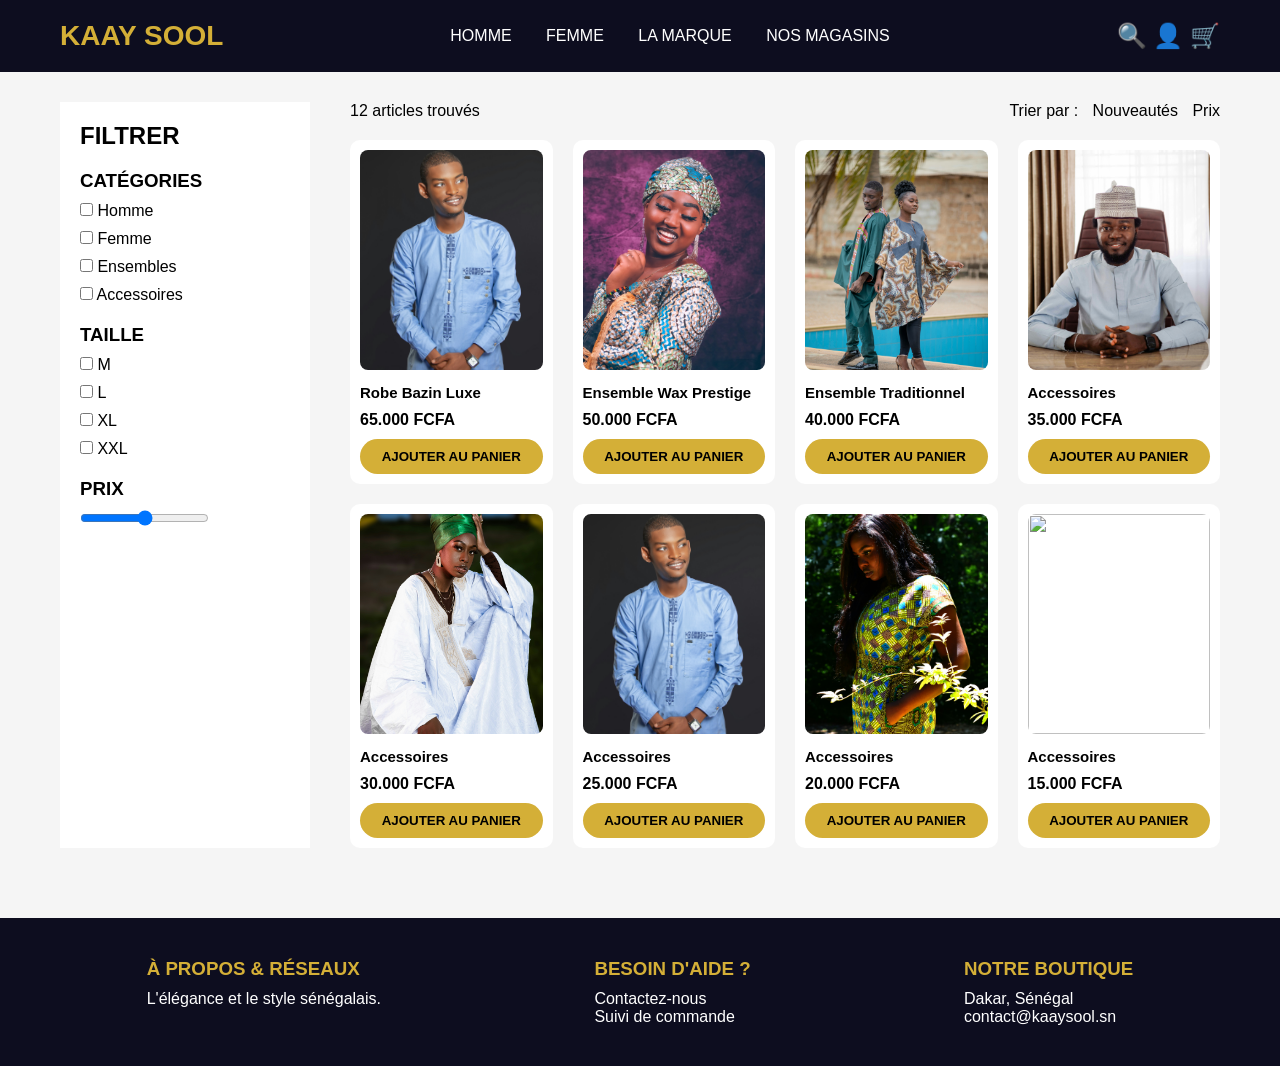
==== index.html @ 45b44849 "code ismaila" ====
<!DOCTYPE html>
<html lang="fr">
<head>
    <meta charset="UTF-8">
    <meta name="viewport" content="width=device-width, initial-scale=1.0">
    <title>KAAY SOOL</title>
    <link rel="stylesheet" href="index.css">
</head>
<body>
    <!-- HEADER -->
    <header>
        <div class="logo">KAAY SOOL</div>

        <nav>
            <a href="#">HOMME</a>
            <a href="#">FEMME</a>
            <a href="#">LA MARQUE</a>
            <a href="#">NOS MAGASINS</a>
        </nav>

        <div class="icons">
            🔍 👤 🛒
        </div>
    </header>

    <!-- CONTENU -->
    <main class="catalogue">

        <!-- FILTRE -->
        <aside class="sidebar">
            <h2>FILTRER</h2>

            <h3>CATÉGORIES</h3>

            <label><input type="checkbox"> Homme</label>
            <label><input type="checkbox"> Femme</label>
            <label><input type="checkbox"> Ensembles</label>
            <label><input type="checkbox"> Accessoires</label>

            <h3>TAILLE</h3>

            <label><input type="checkbox"> M</label>
            <label><input type="checkbox"> L</label>
            <label><input type="checkbox"> XL</label>
            <label><input type="checkbox"> XXL</label>

            <h3>PRIX</h3>

            <input type="range" min="0" max="100000">
        </aside>

        <!-- PRODUITS -->
        <section class="products">

            <div class="top-bar">
                <p>12 articles trouvés</p>

                <div class="sort">
                    Trier par :
                    <a href="#">Nouveautés</a>
                    <a href="#">Prix</a>
                </div>
            </div>

            <div class="grid">

                <div class="card">
                    <img src="images/IMG 1 ENSEMBLE TRADITIONEL - Copie.jpg" alt="">
                    <h4>Robe Bazin Luxe</h4>
                    <p class="price">65.000 FCFA</p>
                    <button>AJOUTER AU PANIER</button>
                </div>

                <div class="card">
                    <img src="images/IMG 2 TENU AFRICAINE FEMME.jpg" alt="">
                    <h4>Ensemble Wax Prestige</h4>
                    <p class="price">50.000 FCFA</p>
                    <button>AJOUTER AU PANIER</button>
                </div>

                <div class="card">
                    <img src="images/IMG 3 ENSEMBLE TENU AFRICAINE.jpg" alt="">
                    <h4>Ensemble Traditionnel</h4>
                    <p class="price">40.000 FCFA</p>
                    <button>AJOUTER AU PANIER</button>
                </div>

                <div class="card">
                    <img src="images/IMG 4 TENU AFRICAINE HOMME.jpg" alt="">
                    <h4>Accessoires</h4>
                    <p class="price">35.000 FCFA</p>
                    <button>AJOUTER AU PANIER</button>
                </div>

                <div class="card">
                    <img src="images/IMG 5.jpg" alt="">
                    <h4>Accessoires</h4>
                    <p class="price">30.000 FCFA</p>
                    <button>AJOUTER AU PANIER</button>
                </div>
                <div class="card">
                    <img src="images/IMG 6.jpg" alt="">
                    <h4>Accessoires</h4>
                    <p class="price">25.000 FCFA</p>
                    <button>AJOUTER AU PANIER</button>
                </div>
                <div class="card">
                    <img src="images/IMG 7 ROBE AFRICAINE.jpg" alt="">
                    <h4>Accessoires</h4>
                    <p class="price">20.000 FCFA</p>
                    <button>AJOUTER AU PANIER</button>
                </div>
                <div class="card">
                    <img src="images/IMG 8 TENUE AFRICAINE.jpg" alt="">
                    <h4>Accessoires</h4>
                    <p class="price">15.000 FCFA</p>
                    <button>AJOUTER AU PANIER</button>
                </div>
            </div>

        </section>

    </main>

    <!-- FOOTER -->
    <footer>

        <div>
            <h3>À PROPOS & RÉSEAUX</h3>
            <p>L'élégance et le style sénégalais.</p>
        </div>

        <div>
            <h3>BESOIN D'AIDE ?</h3>
            <p>Contactez-nous</p>
            <p>Suivi de commande</p>
        </div>

        <div>
            <h3>NOTRE BOUTIQUE</h3>
            <p>Dakar, Sénégal</p>
            <p>contact@kaaysool.sn</p>
        </div>

    </footer>

</body>
</html>
---- index.css ----
*{
    margin:0;
    padding:0;
    box-sizing:border-box;
    font-family:Arial, sans-serif;
}

body{
    background:#f5f5f5;
}

/* HEADER */

header{
    background:#0d0d1f;
    color:white;
    display:flex;
    justify-content:space-between;
    align-items:center;
    padding:20px 60px;
}

.logo{
    font-size:28px;
    font-weight:bold;
    color:#d4af37;
}

nav a{
    color:white;
    text-decoration:none;
    margin:0 15px;
}

.icons{
    font-size:24px;
}

/* CATALOGUE */

.catalogue{
    display:flex;
    padding:30px 60px;
    gap:40px;
}

/* SIDEBAR */

.sidebar{
    width:250px;
    background:white;
    padding:20px;
}

.sidebar h2{
    margin-bottom:20px;
}

.sidebar h3{
    margin:20px 0 10px;
}

.sidebar label{
    display:block;
    margin-bottom:10px;
}

/* PRODUITS */

.products{
    flex:1;
}

.top-bar{
    display:flex;
    justify-content:space-between;
    margin-bottom:20px;
}

.sort a{
    text-decoration:none;
    color:black;
    margin-left:10px;
}

/* GRID */

.grid{
    display:grid;
    grid-template-columns:repeat(4,1fr);
    gap:20px;
}

.card{
    background:white;
    padding:10px;
    border-radius:10px;
}

.card img{
    width:100%;
    height:220px;
    object-fit:cover;
    border-radius:8px;
}

.card h4{
    margin-top:10px;
    font-size:15px;
}

.price{
    margin:10px 0;
    font-weight:bold;
}

.card button{
    width:100%;
    background:#d4af37;
    border:none;
    padding:10px;
    border-radius:20px;
    cursor:pointer;
    font-weight:bold;
}

/* FOOTER */

footer{
    background:#0d0d1f;
    color:white;
    display:flex;
    justify-content:space-around;
    padding:40px;
    margin-top:40px;
}

footer h3{
    color:#d4af37;
    margin-bottom:10px;
}
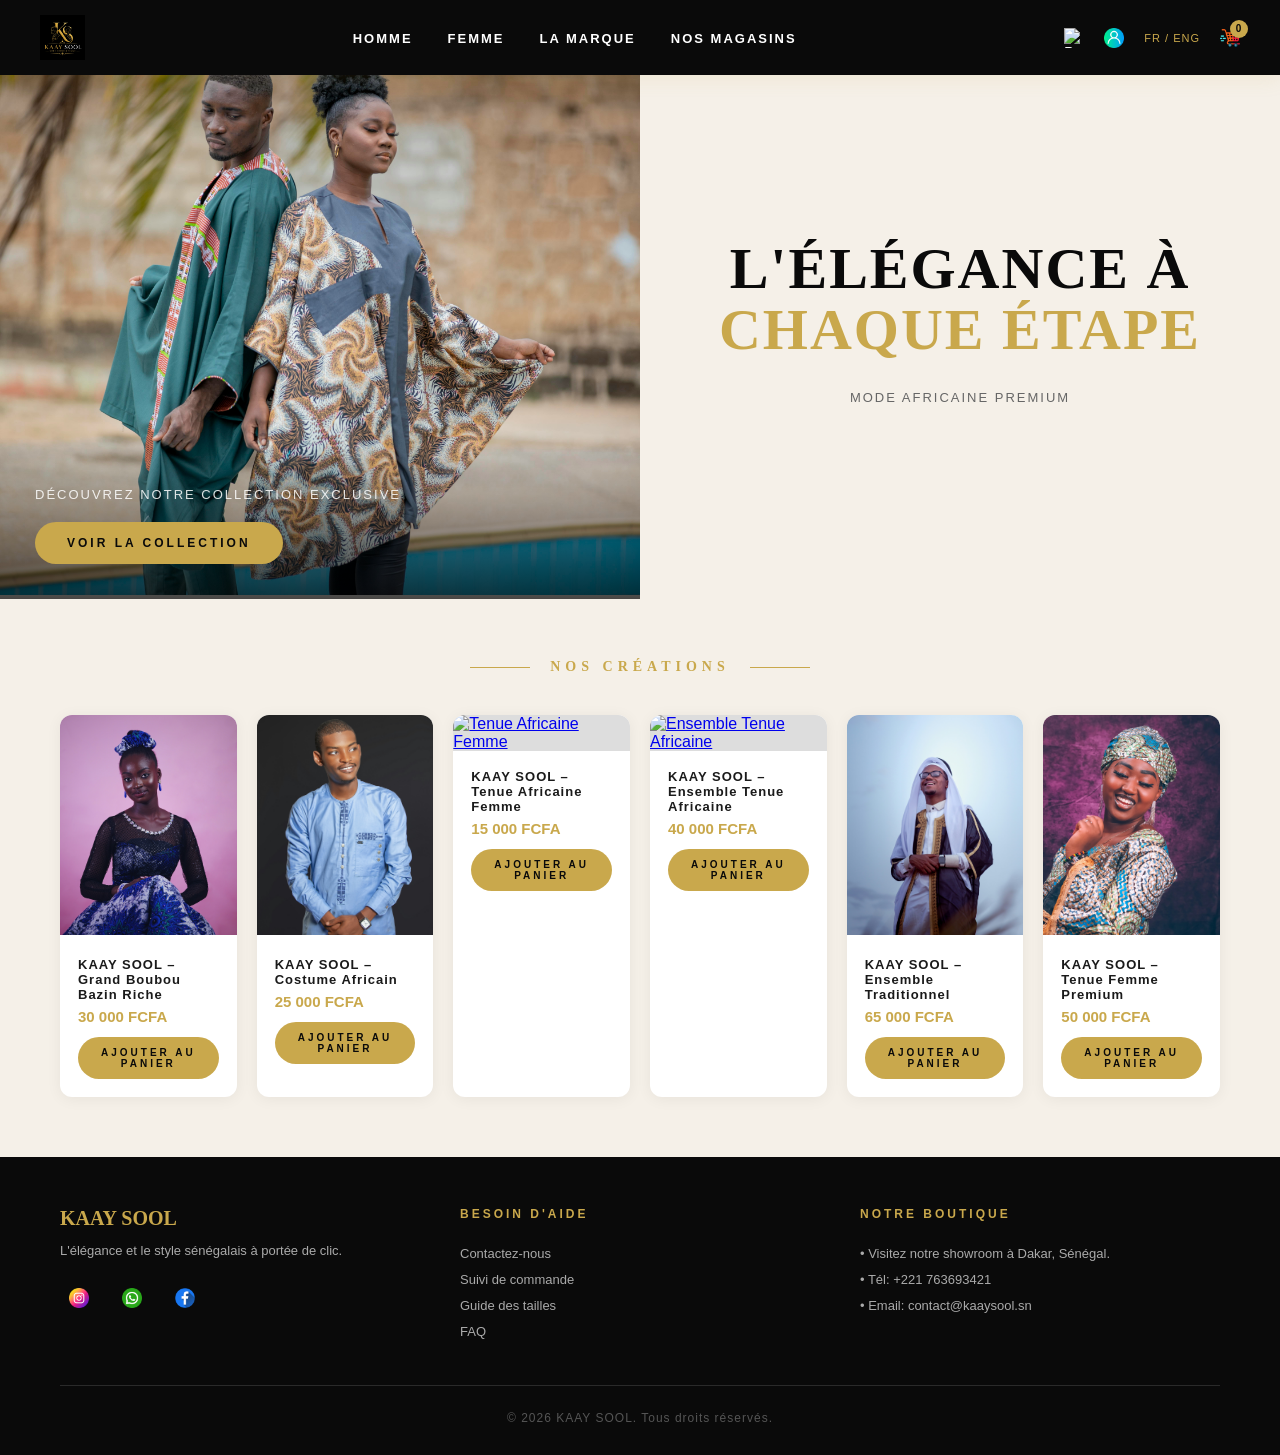
==== commit 6daa3b2c: "ajout index.html" ====
--- a/index.html
+++ b/index.html
@@ -1,148 +1,278 @@
 <!DOCTYPE html>
 <html lang="fr">
 <head>
-    <meta charset="UTF-8">
-    <meta name="viewport" content="width=device-width, initial-scale=1.0">
-    <title>KAAY SOOL</title>
-    <link rel="stylesheet" href="index.css">
+<meta charset="UTF-8">
+<meta name="viewport" content="width=device-width, initial-scale=1.0">
+<title>KAAY SOOL – L'Élégance Sénégalaise</title>
+<link rel="stylesheet" href="style.css">
+<style>
+    .index-header { display: flex; justify-content: space-between; align-items: center; margin-bottom: 30px; }
+.hero {
+display: grid;
+grid-template-columns: 1fr 1fr;
+min-height: 520px;
+background: var(--cream);
+}
+.hero-image-side {
+position: relative;
+overflow: hidden;
+}
+/* ============================================================
+HERO IMAGE GAUCHE
+============================================================ */
+.hero-img {
+width: 100%;
+height: 520px;
+object-fit: cover;
+}
+.hero-overlay {
+position: absolute;
+bottom: 0; left: 0; right: 0;
+background: linear-gradient(to top, rgba(0,0,0,0.7), transparent);
+padding: 40px 35px 35px;
+}
+.hero-overlay p {
+color: rgba(255,255,255,0.85);
+font-size: 13px;
+letter-spacing: 2px;
+margin-bottom: 20px;
+text-transform: uppercase;
+}
+.hero-text-side {
+display: flex;
+align-items: center;
+justify-content: center;
+padding: 60px;
+flex-direction: column;
+text-align: center;
+background: var(--cream);
+}
+.hero-tagline {
+font-family: 'Cormorant Garamond', serif;
+font-size: 58px;
+font-weight: 700;
+line-height: 1.05;
+color: var(--dark);
+margin-bottom: 30px;
+letter-spacing: 2px;
+}
+.hero-tagline span { color: var(--gold); }
+
+/* PRODUCTS */
+.products-section { padding: 60px; background: var(--cream); }
+.section-title {
+font-family: 'Cormorant Garamond', serif;
+font-size: 14px;
+letter-spacing: 5px;
+text-transform: uppercase;
+color: var(--gold);
+text-align: center;
+margin-bottom: 40px;
+display: flex;
+align-items: center;
+gap: 20px;
+justify-content: center;
+}
+.section-title::before, .section-title::after {
+content: '';
+width: 60px;
+height: 1px;
+background: var(--gold);
+}
+.products-grid {
+display: grid;
+grid-template-columns: repeat(6, 1fr);
+gap: 20px;
+}
+/* ============================================================
+IMAGES PRODUITS
+👇 Chaque produit a une balise <img> avec son src
+Remplace chaque src par la photo correspondante
+============================================================ */
+.product-card img {
+width: 100%;
+height: 220px;
+object-fit: cover;
+}
+@media (max-width: 1200px) {
+.products-grid { grid-template-columns: repeat(3, 1fr); }
+.hero-tagline { font-size: 42px; }
+}
+@media (max-width: 768px) {
+.hero { grid-template-columns: 1fr; }
+.products-grid { grid-template-columns: repeat(2, 1fr); }
+.products-section { padding: 30px 20px; }
+.hero-text-side { padding: 40px 20px; }
+.hero-tagline { font-size: 36px; }
+}
+</style>
 </head>
 <body>
-    <!-- HEADER -->
-    <header>
-        <div class="logo">KAAY SOOL</div>
-
-        <nav>
-            <a href="#">HOMME</a>
-            <a href="#">FEMME</a>
-            <a href="#">LA MARQUE</a>
-            <a href="#">NOS MAGASINS</a>
-        </nav>
-
-        <div class="icons">
-            🔍 👤 🛒
-        </div>
-    </header>
-
-    <!-- CONTENU -->
-    <main class="catalogue">
-
-        <!-- FILTRE -->
-        <aside class="sidebar">
-            <h2>FILTRER</h2>
-
-            <h3>CATÉGORIES</h3>
-
-            <label><input type="checkbox"> Homme</label>
-            <label><input type="checkbox"> Femme</label>
-            <label><input type="checkbox"> Ensembles</label>
-            <label><input type="checkbox"> Accessoires</label>
-
-            <h3>TAILLE</h3>
-
-            <label><input type="checkbox"> M</label>
-            <label><input type="checkbox"> L</label>
-            <label><input type="checkbox"> XL</label>
-            <label><input type="checkbox"> XXL</label>
-
-            <h3>PRIX</h3>
-
-            <input type="range" min="0" max="100000">
-        </aside>
-
-        <!-- PRODUITS -->
-        <section class="products">
-
-            <div class="top-bar">
-                <p>12 articles trouvés</p>
-
-                <div class="sort">
-                    Trier par :
-                    <a href="#">Nouveautés</a>
-                    <a href="#">Prix</a>
-                </div>
-            </div>
-
-            <div class="grid">
-
-                <div class="card">
-                    <img src="images/IMG 1 ENSEMBLE TRADITIONEL - Copie.jpg" alt="">
-                    <h4>Robe Bazin Luxe</h4>
-                    <p class="price">65.000 FCFA</p>
-                    <button>AJOUTER AU PANIER</button>
-                </div>
-
-                <div class="card">
-                    <img src="images/IMG 2 TENU AFRICAINE FEMME.jpg" alt="">
-                    <h4>Ensemble Wax Prestige</h4>
-                    <p class="price">50.000 FCFA</p>
-                    <button>AJOUTER AU PANIER</button>
-                </div>
-
-                <div class="card">
-                    <img src="images/IMG 3 ENSEMBLE TENU AFRICAINE.jpg" alt="">
-                    <h4>Ensemble Traditionnel</h4>
-                    <p class="price">40.000 FCFA</p>
-                    <button>AJOUTER AU PANIER</button>
-                </div>
-
-                <div class="card">
-                    <img src="images/IMG 4 TENU AFRICAINE HOMME.jpg" alt="">
-                    <h4>Accessoires</h4>
-                    <p class="price">35.000 FCFA</p>
-                    <button>AJOUTER AU PANIER</button>
-                </div>
-
-                <div class="card">
-                    <img src="images/IMG 5.jpg" alt="">
-                    <h4>Accessoires</h4>
-                    <p class="price">30.000 FCFA</p>
-                    <button>AJOUTER AU PANIER</button>
-                </div>
-                <div class="card">
-                    <img src="images/IMG 6.jpg" alt="">
-                    <h4>Accessoires</h4>
-                    <p class="price">25.000 FCFA</p>
-                    <button>AJOUTER AU PANIER</button>
-                </div>
-                <div class="card">
-                    <img src="images/IMG 7 ROBE AFRICAINE.jpg" alt="">
-                    <h4>Accessoires</h4>
-                    <p class="price">20.000 FCFA</p>
-                    <button>AJOUTER AU PANIER</button>
-                </div>
-                <div class="card">
-                    <img src="images/IMG 8 TENUE AFRICAINE.jpg" alt="">
-                    <h4>Accessoires</h4>
-                    <p class="price">15.000 FCFA</p>
-                    <button>AJOUTER AU PANIER</button>
-                </div>
-            </div>
-
-        </section>
-
-    </main>
-
-    <!-- FOOTER -->
-    <footer>
-
-        <div>
-            <h3>À PROPOS & RÉSEAUX</h3>
-            <p>L'élégance et le style sénégalais.</p>
-        </div>
-
-        <div>
-            <h3>BESOIN D'AIDE ?</h3>
-            <p>Contactez-nous</p>
-            <p>Suivi de commande</p>
-        </div>
-
-        <div>
-            <h3>NOTRE BOUTIQUE</h3>
-            <p>Dakar, Sénégal</p>
-            <p>contact@kaaysool.sn</p>
-        </div>
-
-    </footer>
-
+
+<!-- NAVBAR -->
+<nav class="navbar">
+  <!--  logo et navigation  -->
+<a href="index.html" class="logo">
+<img src="images/logos.jpg" alt="KAAY SOOL Logo"
+style="height:45px;object-fit:contain;">
+</a>
+<ul class="nav-links">
+<li><a href="catalogue.html?cat=homme">Homme</a></li>
+<li><a href="catalogue.html?cat=femme">Femme</a></li>
+<li><a href="#">La Marque</a></li>
+<li><a href="#">Nos Magasins</a></li>
+</ul>
+<div class="nav-actions">
+  <a href="catalogue.html">
+    <img src="images/recherche.png" alt="Recherche" class="nav-icon-img">
+  </a>
+  <a href="inscription.html">
+    <img src="images/Utilisateur.png" alt="Compte" class="nav-icon-img">
+  </a>
+  <span class="lang-switch">FR / ENG</span>
+</span>
+  <a href="panier.html" class="cart-btn">
+    <img src="images/Panier.png" alt="Panier" class="nav-icon-img">
+    <span class="cart-count" id="cartCount">0</span>
+  </a>
+</div>
+</nav>
+
+<!-- HERO -->
+<section class="hero">
+<div class="hero-image-side">
+
+<img class="hero-img" src="images/hero.jpg" alt="KAAY SOOL Collection">
+<div class="hero-overlay">
+<p>Découvrez notre collection exclusive</p>
+<a href="catalogue.html" class="btn-gold">Voir la Collection</a>
+</div>
+</div>
+<div class="hero-text-side">
+<h1 class="hero-tagline">L'ÉLÉGANCE À<br><span>CHAQUE ÉTAPE</span></h1>
+<p style="color:var(--text-gray);font-size:13px;letter-spacing:2px;margin-bottom:30px;">MODE AFRICAINE PREMIUM</p>
+
+</div>
+</section>
+
+<!-- PRODUITS -->
+<section class="products-section">
+<h2 class="section-title">Nos Créations</h2>
+<div class="products-grid">
+
+<!-- PRODUIT 1 -->
+
+<div class="product-card">
+<a href="produit.html?id=1">
+<img src="images/boubou-bazin.jpg" alt="Grand Boubou Bazin Riche">
+</a>
+<div class="product-card-body">
+<div class="product-card-name">KAAY SOOL – Grand Boubou Bazin Riche</div>
+<div class="product-card-price">30 000 FCFA</div>
+<button class="btn-gold" style="width:100%;padding:10px;font-size:10px;" onclick="addToCart(1)">Ajouter au Panier</button>
+</div>
+</div>
+
+<!-- PRODUIT 2 -->
+
+<div class="product-card">
+<a href="produit.html?id=2">
+<img src="images/costume-africain.jpg" alt="Costume Africain">
+</a>
+<div class="product-card-body">
+<div class="product-card-name">KAAY SOOL – Costume Africain</div>
+<div class="product-card-price">25 000 FCFA</div>
+<button class="btn-gold" style="width:100%;padding:10px;font-size:10px;" onclick="addToCart(2)">Ajouter au Panier</button>
+</div>
+</div>
+
+<!-- PRODUIT 3 -->
+
+<div class="product-card">
+<a href="produit.html?id=3">
+<img src="images/tenue-femme.jpg" alt="Tenue Africaine Femme">
+</a>
+<div class="product-card-body">
+<div class="product-card-name">KAAY SOOL – Tenue Africaine Femme</div>
+<div class="product-card-price">15 000 FCFA</div>
+<button class="btn-gold" style="width:100%;padding:10px;font-size:10px;" onclick="addToCart(3)">Ajouter au Panier</button>
+</div>
+</div>
+
+<!-- PRODUIT 4 -->
+
+<div class="product-card">
+<a href="produit.html?id=4">
+<img src="images/ensemble.jpg" alt="Ensemble Tenue Africaine">
+</a>
+<div class="product-card-body">
+<div class="product-card-name">KAAY SOOL – Ensemble Tenue Africaine</div>
+<div class="product-card-price">40 000 FCFA</div>
+<button class="btn-gold" style="width:100%;padding:10px;font-size:10px;" onclick="addToCart(4)">Ajouter au Panier</button>
+</div>
+</div>
+
+<!-- PRODUIT 5 -->
+<div class="product-card">
+<a href="produit.html?id=5">
+<img src="images/ensemble-traditionnel.jpg" alt="Ensemble Traditionnel">
+</a>
+<div class="product-card-body">
+<div class="product-card-name">KAAY SOOL – Ensemble Traditionnel</div>
+<div class="product-card-price">65 000 FCFA</div>
+<button class="btn-gold" style="width:100%;padding:10px;font-size:10px;" onclick="addToCart(5)">Ajouter au Panier</button>
+</div>
+</div>
+
+<!-- PRODUIT 6 -->
+
+<div class="product-card">
+<a href="produit.html?id=6">
+<img src="images/tenue-femme-premium.jpg" alt="Tenue Africaine Femme Premium">
+</a>
+<div class="product-card-body">
+<div class="product-card-name">KAAY SOOL – Tenue Femme Premium</div>
+<div class="product-card-price">50 000 FCFA</div>
+<button class="btn-gold" style="width:100%;padding:10px;font-size:10px;" onclick="addToCart(6)">Ajouter au Panier</button>
+</div>
+</div>
+
+</div>
+</section>
+ <footer>
+<div class="footer-grid">
+  <div class="footer-col">
+    <div class="footer-brand">KAAY SOOL</div>
+    <p>L'élégance et le style sénégalais à portée de clic.</p>
+    <div class="social-links">
+      <a href="https://instagram.com/kaaysool" target="_blank" class="ig">
+        <img src="images/instagram.png" alt="Instagram">
+      </a>
+      <a href="https://wa.me/221763693421" target="_blank" class="wa">
+        <img src="images/whatsapp.png" alt="WhatsApp">
+      </a>
+      <a href="https://facebook.com/kaaysool" target="_blank" class="fb">
+        <img src="images/facebook.png" alt="Facebook">
+      </a>
+    </div>
+  </div>
+<div class="footer-col">
+<h4>Besoin d'aide</h4>
+<a href="#">Contactez-nous</a>
+<a href="#">Suivi de commande</a>
+<a href="#">Guide des tailles</a>
+<a href="#">FAQ</a>
+</div>
+<div class="footer-col">
+<h4>Notre Boutique</h4>
+<p>• Visitez notre showroom à Dakar, Sénégal.</p>
+<p>• Tél: +221 763693421</p>
+<p>• Email: contact@kaaysool.sn</p>
+</div>
+</div>
+<div class="footer-bottom">© 2026 KAAY SOOL. Tous droits réservés.</div>
+</footer>
+<script>updateCartUI();</script>
+<script src="script.js"></script> 
 </body>
 </html>
--- a/style.css
+++ b/style.css
@@ -0,0 +1,349 @@
+
+:root {
+  --gold: #C9A84C;
+  --gold-light: #E8C96A;
+  --dark: #0A0A0A;
+  --dark-2: #1A1A1A;
+  --dark-3: #2A2A2A;
+  --cream: #F5F0E8;
+  --cream-2: #EDE8DE;
+  --white: #FFFFFF;
+  --text-dark: #1A1A1A;
+  --text-gray: #666;
+  --red: #C0392B;
+  --green: #27AE60;
+  --orange: #E67E22;
+}
+
+* { margin: 0; padding: 0; box-sizing: border-box; }
+
+body {
+  font-family: 'Josefin Sans', sans-serif;
+  background: var(--cream);
+  color: var(--text-dark);
+  overflow-x: hidden;
+}
+
+/* ===== NAVBAR ===== */
+.navbar {
+  background: var(--dark);
+  padding: 0 40px;
+  display: flex;
+  align-items: center;
+  justify-content: space-between;
+  height: 75px;
+  position: sticky;
+  top: 0;
+  z-index: 1000;
+  box-shadow: 0 2px 20px rgba(201,168,76,0.15);
+}
+
+.logo { 
+    height: 50%;
+    width: auto;
+    max-width: 150px;
+    object-fit: contain;
+  display: flex;
+  align-items: center;
+  gap: 10px;
+  text-decoration: none;
+}
+.logo-text {
+  font-family: 'Cormorant Garamond', serif;
+  color: var(--gold);
+  font-size: 22px;
+  font-weight: 700;
+  letter-spacing: 3px;
+  line-height: 1;
+}
+
+.logo-sub {
+  font-size: 8px;
+  color: var(--gold-light);
+  letter-spacing: 4px;
+  display: block;
+}
+
+.nav-links {
+  display: flex;
+  gap: 35px;
+  list-style: none;
+}
+
+.nav-links a {
+  color: var(--white);
+  text-decoration: none;
+  font-size: 13px;
+  font-weight: 600;
+  letter-spacing: 2px;
+  text-transform: uppercase;
+  transition: color 0.3s;
+}
+
+.nav-links a:hover { color: var(--gold); }
+
+.nav-actions {
+  display: flex;
+  align-items: center;
+  gap: 20px;
+}
+
+.nav-actions a {
+  color: var(--white);
+  text-decoration: none;
+  font-size: 13px;
+  letter-spacing: 1px;
+  transition: color 0.3s;
+  display: flex;
+  align-items: center;
+  gap: 5px;
+}
+.nav-icon-img {
+  width: 20px;
+  height: 20px;
+  object-fit: contain;
+  /*filter: brightness(0) invert(1); */
+}
+.nav-actions a:hover { color: var(--gold); }
+
+.lang-switch {
+  color: var(--gold) !important;
+  font-size: 11px !important;
+  letter-spacing: 1px;
+}
+
+.cart-btn {
+  position: relative;
+}
+
+.cart-count {
+  position: absolute;
+  top: -8px;
+  right: -8px;
+  background: var(--gold);
+  color: var(--dark);
+  border-radius: 50%;
+  width: 18px;
+  height: 18px;
+  font-size: 10px;
+  display: flex;
+  align-items: center;
+  justify-content: center;
+  font-weight: 700;
+}
+
+/* ===== BUTTONS ===== */
+.btn-gold {
+  background: var(--gold);
+  color: var(--dark);
+  border: none;
+  padding: 14px 32px;
+  font-family: 'Josefin Sans', sans-serif;
+  font-size: 12px;
+  font-weight: 700;
+  letter-spacing: 3px;
+  text-transform: uppercase;
+  cursor: pointer;
+  border-radius: 30px;
+  transition: all 0.3s;
+  text-decoration: none;
+  display: inline-block;
+}
+
+.btn-gold:hover {
+  background: var(--gold-light);
+  transform: translateY(-2px);
+  box-shadow: 0 8px 25px rgba(201,168,76,0.4);
+}
+
+.btn-outline {
+  background: transparent;
+  color: var(--gold);
+  border: 2px solid var(--gold);
+  padding: 12px 30px;
+  font-family: 'Josefin Sans', sans-serif;
+  font-size: 12px;
+  font-weight: 700;
+  letter-spacing: 3px;
+  text-transform: uppercase;
+  cursor: pointer;
+  border-radius: 30px;
+  transition: all 0.3s;
+  text-decoration: none;
+  display: inline-block;
+}
+
+.btn-outline:hover {
+  background: var(--gold);
+  color: var(--dark);
+}
+
+/* ===== FOOTER ===== */
+footer {
+  background: var(--dark);
+  padding: 50px 60px 30px;
+  color: var(--white);
+}
+
+.footer-grid {
+  align-items: start;
+  display: grid;
+  grid-template-columns: 1fr 1fr 1fr;
+  gap: 40px;
+  padding-bottom: 40px;
+  border-bottom: 1px solid var(--dark-3);
+}
+
+.footer-col h4 {
+  color: var(--gold);
+  font-size: 12px;
+  letter-spacing: 3px;
+  text-transform: uppercase;
+  margin-bottom: 20px;
+  font-weight: 700;
+}
+
+.footer-col p, .footer-col a {
+  color: #aaa;
+  font-size: 13px;
+  line-height: 2;
+  display: block;
+  text-decoration: none;
+  transition: color 0.3s;
+}
+
+.footer-col a:hover { color: var(--gold); }
+
+.footer-brand {
+  font-family: 'Cormorant Garamond', serif;
+  font-size: 20px;
+  font-weight: 700;
+  color: var(--gold);
+  margin-bottom: 8px;
+}
+
+.social-links {
+  display: flex;
+  gap: 15px;
+  margin-top: 15px;
+}
+
+.social-links a {
+  width: 38px;
+  height: 38px;
+  border-radius: 50%;
+  display: flex;
+  align-items: center;
+  justify-content: center;
+  overflow: hidden;
+}
+
+.social-links a img {
+  width: 20px;
+  height: 20px;
+  object-fit: contain;
+}
+.social-links .instagram { background: #E1306C; }
+.social-links .whatsapp { background: #25D366; }
+.social-links .facebook { background: #1877F2; }
+.social-links a:hover { transform: scale(1.15); }
+
+.footer-bottom {
+  text-align: center;
+  padding-top: 25px;
+  color: #555;
+  font-size: 12px;
+  letter-spacing: 1px;
+}
+
+/* ===== PRODUIT CARTES ===== */
+.product-card {
+  background: var(--white);
+  border-radius: 12px;
+  overflow: hidden;
+  transition: all 0.3s;
+  box-shadow: 0 2px 15px rgba(0,0,0,0.06);
+}
+
+.product-card:hover {
+  transform: translateY(-5px);
+  box-shadow: 0 15px 40px rgba(0,0,0,0.12);
+}
+
+.product-card img {
+  width: 100%;
+  height: 280px;
+  object-fit: cover;
+  background: #ddd;
+}
+
+.product-card-body {
+  padding: 18px;
+}
+
+.product-card-name {
+  font-size: 13px;
+  font-weight: 600;
+  letter-spacing: 1px;
+  color: var(--text-dark);
+  margin-bottom: 6px;
+}
+
+.product-card-price {
+  font-size: 15px;
+  font-weight: 700;
+  color: var(--gold);
+  margin-bottom: 12px;
+}
+
+/* ===== PAGE HEADER ===== */
+.page-header {
+  background: var(--dark);
+  padding: 30px 60px;
+  color: var(--white);
+}
+
+.page-header h1 {
+  font-family: 'Cormorant Garamond', serif;
+  font-size: 28px;
+  color: var(--gold);
+  letter-spacing: 3px;
+}
+
+/* ===== FORM STYLES ===== */
+.form-group {
+  margin-bottom: 20px;
+}
+
+.form-group label {
+  display: block;
+  font-size: 11px;
+  font-weight: 700;
+  letter-spacing: 2px;
+  text-transform: uppercase;
+  color: var(--text-dark);
+  margin-bottom: 8px;
+}
+
+.form-group input, .form-group select, .form-group textarea {
+  width: 100%;
+  padding: 14px 16px;
+  border: 1.5px solid #ddd;
+  border-radius: 8px;
+  font-family: 'Josefin Sans', sans-serif;
+  font-size: 14px;
+  background: var(--white);
+  transition: border-color 0.3s;
+  outline: none;
+}
+
+.form-group input:focus, .form-group select:focus {
+  border-color: var(--gold);
+}
+
+/* ===== RESPONSIVE ===== */
+@media (max-width: 768px) {
+  .navbar { padding: 0 20px; }
+  .nav-links { display: none; }
+  .footer-grid { grid-template-columns: 1fr; }
+}
